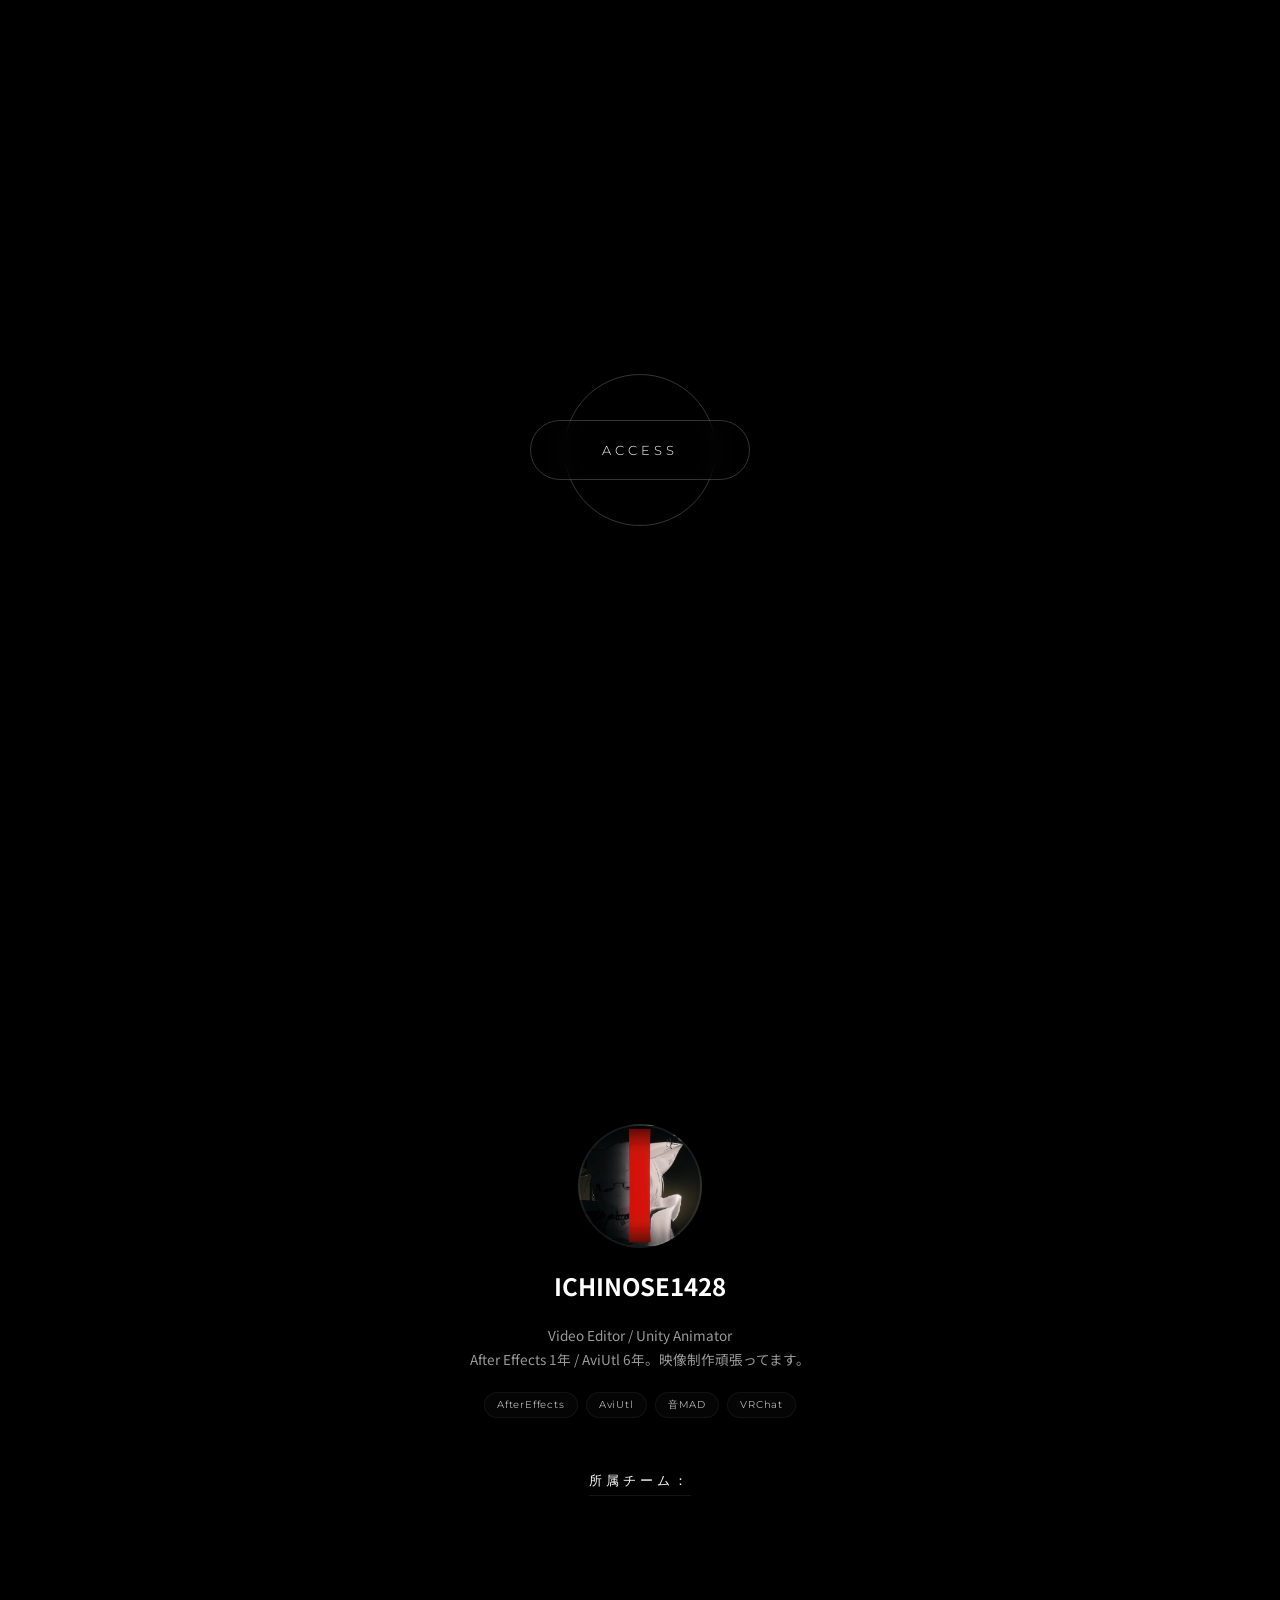
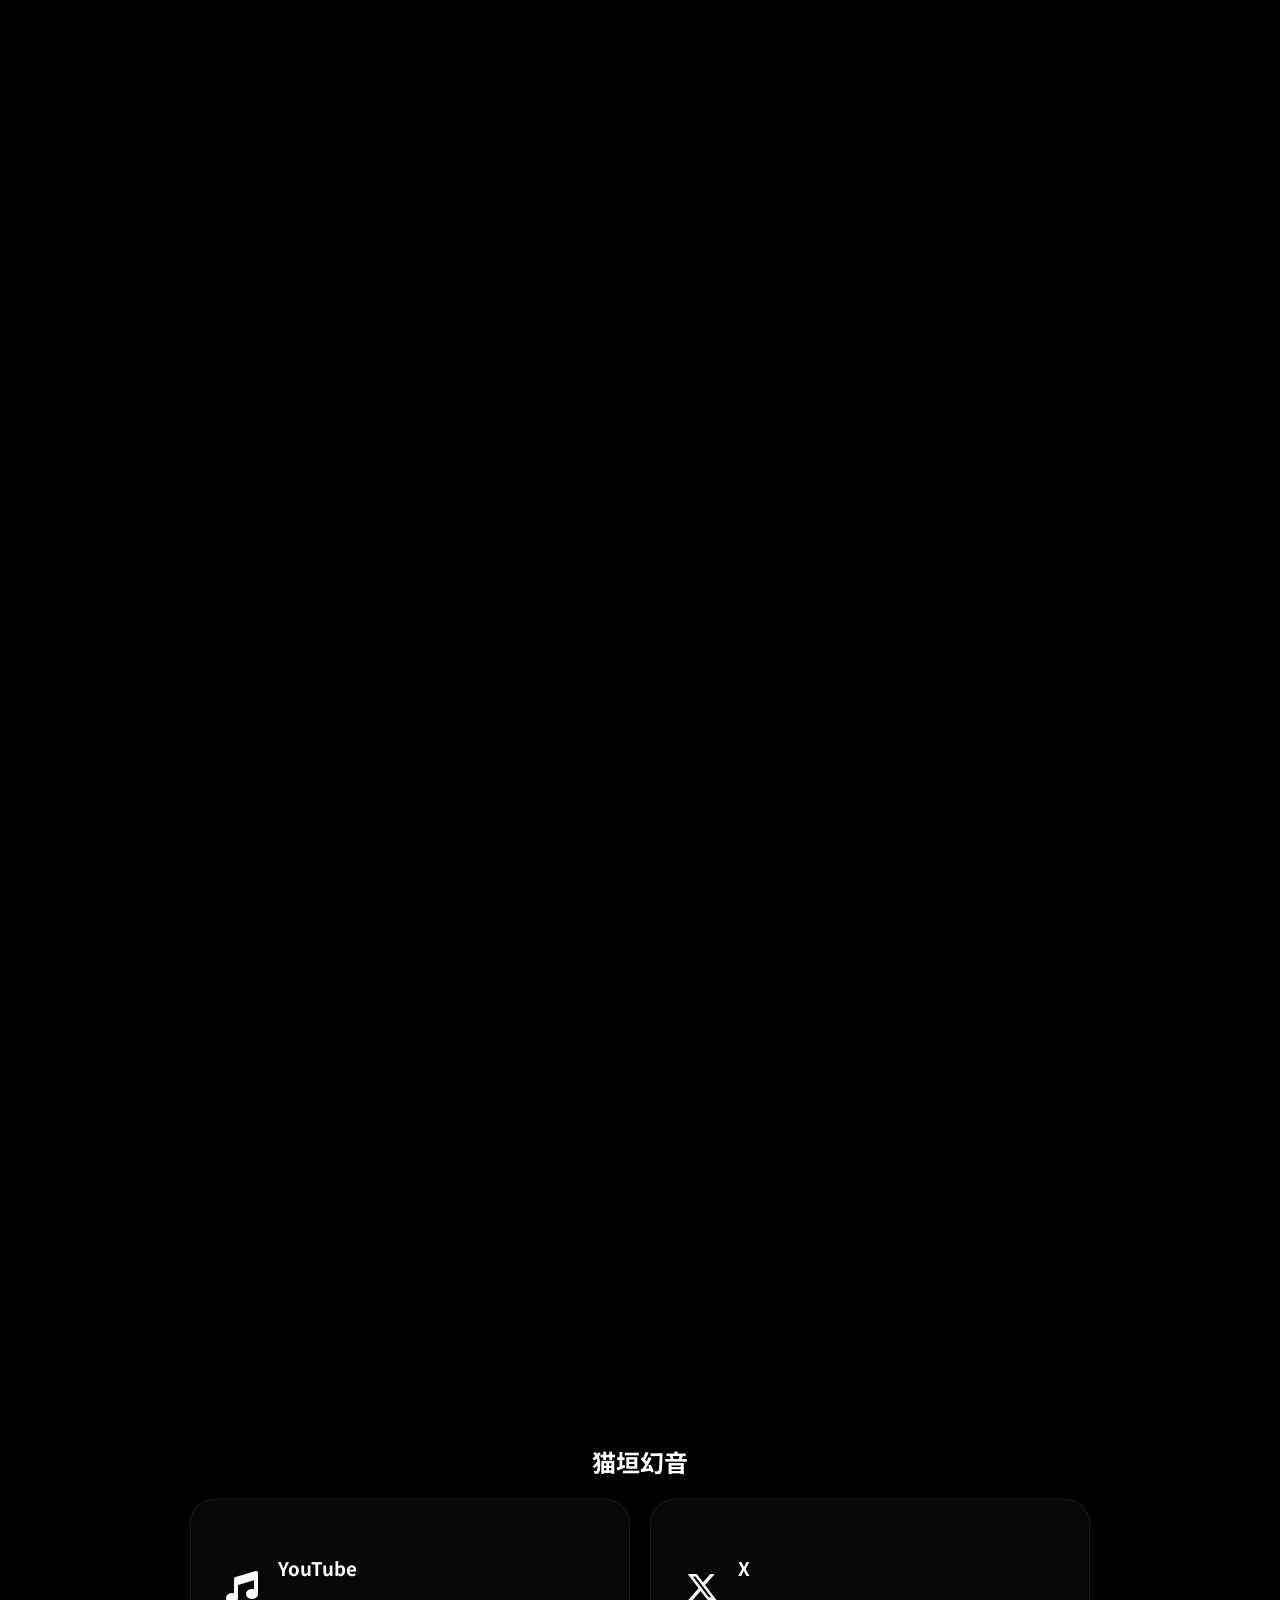
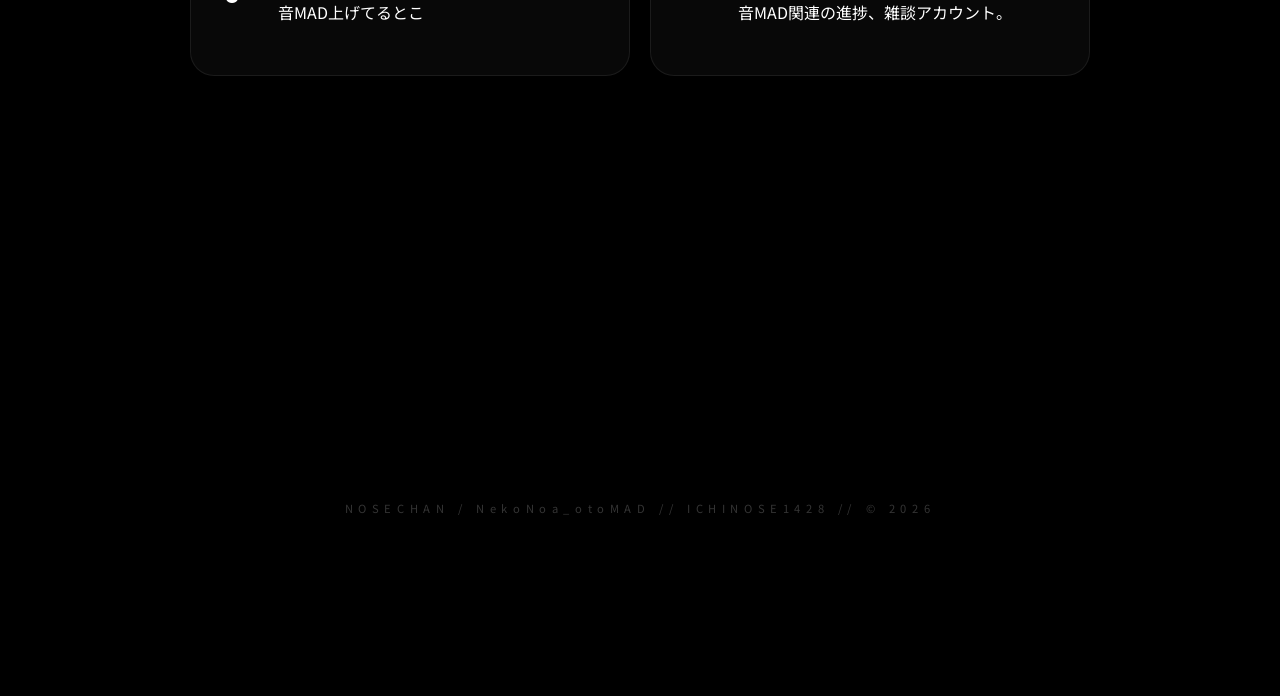
==== index_old.html @ f6868b2f "Add files via upload" ====
<!DOCTYPE html>
<html lang="ja">

<head>
    <meta charset="UTF-8">
    <meta name="viewport" content="width=device-width, initial-scale=1.0">
    <title>- ̗̀ ʚ 𝓝𝓸𝓼𝓮𝓒𝓱𝓪ⁿ ɞ ̖́ - // ICHINOSE1428</title>
    <link rel="stylesheet" href="https://cdnjs.cloudflare.com/ajax/libs/font-awesome/6.5.1/css/all.min.css">
    <link rel="preconnect" href="https://fonts.googleapis.com">
    <link rel="preconnect" href="https://fonts.gstatic.com" crossorigin>
    <link
        href="https://fonts.googleapis.com/css2?family=Montserrat:wght@300;700;900&family=Noto+Sans+JP:wght@100;300;700;900&display=swap"
        rel="stylesheet">

    <script src="https://cdnjs.cloudflare.com/ajax/libs/opentype.js/1.3.4/opentype.min.js"></script>
    <script src="https://w.soundcloud.com/player/api.js"></script>

    <style>
        :root {
            --bg-color: #000000;
            --text-color: #ffffff;
            --accent-color: #ffffff;
            --accent-glow: rgba(255, 255, 255, 0.8);
            --card-bg: rgba(255, 255, 255, 0.03);
            --card-border: rgba(255, 255, 255, 0.08);
            --glass-blur: blur(15px);
            --particle-color: #ffffff;
        }

        body.theme-crimson {
            --bg-color: #080000;
            --accent-color: #ff0055;
            --accent-glow: rgba(255, 0, 85, 0.8);
            --card-bg: rgba(255, 0, 85, 0.03);
            --card-border: rgba(255, 0, 85, 0.2);
            --particle-color: #ff0055;
        }

        body.theme-pure {
            --bg-color: #f5f5f7;
            --text-color: #1a1a1a;
            --accent-color: #0071e3;
            --accent-glow: rgba(0, 113, 227, 0.4);
            --card-bg: rgba(255, 255, 255, 0.9);
            --card-border: rgba(0, 0, 0, 0.05);
            --particle-color: #888888;
        }

        body {
            margin: 0;
            background-color: var(--bg-color);
            color: var(--text-color);
            font-family: -apple-system, "SF Pro Display", "Noto Sans JP", sans-serif;
            transition: background-color 1s ease, color 1s ease;
            overflow-x: hidden;
            -webkit-font-smoothing: antialiased;
        }

        #entry-overlay {
            position: fixed;
            top: 0;
            left: 0;
            width: 100%;
            height: 100%;
            background: #000;
            z-index: 10000;
            display: flex;
            align-items: center;
            justify-content: center;
            flex-direction: column;
            transition: opacity 1.5s ease, visibility 1.5s;
        }

        #entry-overlay.hidden {
            opacity: 0;
            visibility: hidden;
        }

        .entry-container {
            position: relative;
            display: flex;
            align-items: center;
            justify-content: center;
        }

        .entry-pulse {
            position: absolute;
            width: 150px;
            height: 150px;
            border: 1px solid rgba(255, 255, 255, 0.2);
            border-radius: 50%;
            animation: pulseIn 2.5s infinite ease-out;
        }

        @keyframes pulseIn {
            0% {
                transform: scale(0.8);
                opacity: 0;
            }

            50% {
                opacity: 0.3;
            }

            100% {
                transform: scale(2.5);
                opacity: 0;
            }
        }

        .entry-btn {
            background: none;
            border: 1px solid rgba(255, 255, 255, 0.2);
            color: #fff;
            width: 220px;
            height: 60px;
            border-radius: 30px;
            font-family: 'Montserrat';
            letter-spacing: 0.3em;
            cursor: pointer;
            transition: 0.6s;
            backdrop-filter: blur(10px);
            z-index: 10;
            font-weight: 300;
        }

        .entry-btn:hover {
            border-color: #fff;
            background: rgba(255, 255, 255, 0.05);
            transform: scale(1.02);
        }

        #mini-player {
            position: fixed;
            bottom: 0;
            left: 0;
            width: 100%;
            height: 80px;
            background: rgba(0, 0, 0, 0.7);
            backdrop-filter: var(--glass-blur);
            border-top: 1px solid var(--card-border);
            display: flex;
            align-items: center;
            justify-content: space-between;
            padding: 0 30px;
            box-sizing: border-box;
            cursor: pointer;
            z-index: 2000;
            transform: translateY(0);
            transition: transform 0.4s cubic-bezier(0.2, 0.8, 0.2, 1);
        }

        #mini-player:hover {
            background: rgba(15, 15, 15, 0.85);
        }

        #mini-player.hidden {
            transform: translateY(100%);
            pointer-events: none;
        }

        .mini-left {
            display: flex;
            align-items: center;
            gap: 15px;
            flex: 1;
            overflow: hidden;
        }

        .mini-art {
            width: 50px;
            height: 50px;
            border-radius: 8px;
            object-fit: cover;
            border: 1px solid var(--card-border);
        }

        .mini-info {
            display: flex;
            flex-direction: column;
            justify-content: center;
            gap: 5px;
            overflow: hidden;
        }

        #mini-title {
            font-size: 0.85rem;
            font-weight: 700;
            white-space: nowrap;
            overflow: hidden;
            text-overflow: ellipsis;
            max-width: 300px;
        }

        .viz-window {
            display: flex;
            align-items: flex-end;
            gap: 3px;
            height: 15px;
        }

        .v-bar {
            width: 3px;
            background: var(--accent-color);
            border-radius: 2px 2px 0 0;
            opacity: 0.3;
            transition: height 0.1s ease;
        }

        .mini-right {
            display: flex;
            align-items: center;
            gap: 20px;
        }

        #window-player {
            position: fixed;
            bottom: 100px;
            right: 30px;
            width: 320px;
            max-height: 80vh;
            background: rgba(10, 10, 10, 0.85);
            backdrop-filter: blur(25px);
            border: 1px solid var(--card-border);
            border-radius: 16px;
            z-index: 2500;
            display: flex;
            flex-direction: column;
            box-shadow: 0 30px 60px rgba(0, 0, 0, 0.7);

            opacity: 0;
            pointer-events: none;
            transform: translateY(20px) scale(0.95);
            transition: opacity 0.3s ease, transform 0.4s cubic-bezier(0.2, 0.8, 0.2, 1);
        }

        #window-player.active {
            opacity: 1;
            pointer-events: auto;
            transform: translateY(0) scale(1);
        }

        .fp-header {
            display: flex;
            justify-content: space-between;
            align-items: center;
            padding: 15px 20px;
            border-bottom: 1px solid var(--card-border);
            cursor: grab;
            background: rgba(255, 255, 255, 0.02);
            border-radius: 16px 16px 0 0;
            user-select: none;
        }

        .fp-header:active {
            cursor: grabbing;
        }

        .window-dots {
            display: flex;
            gap: 6px;
        }

        .dot {
            width: 10px;
            height: 10px;
            border-radius: 50%;
            background: #333;
        }

        .dot.red {
            background: #ff5f56;
        }

        .dot.yellow {
            background: #ffbd2e;
        }

        .dot.green {
            background: #27c93f;
        }

        .fp-close {
            background: none;
            border: none;
            color: var(--text-color);
            font-size: 1rem;
            cursor: pointer;
            opacity: 0.6;
            transition: 0.3s;
            padding: 0;
        }

        .fp-close:hover {
            opacity: 1;
            color: var(--accent-color);
        }

        .fp-title-bar {
            font-family: 'Montserrat';
            font-size: 0.6rem;
            letter-spacing: 0.3em;
            opacity: 0.5;
            pointer-events: none;
        }

        .fp-content-area {
            flex: 1;
            display: flex;
            flex-direction: column;
            align-items: center;
            padding: 20px;
            overflow-y: auto;
            overflow-x: hidden;
        }

        .fp-tabs {
            display: flex;
            gap: 5px;
            margin-bottom: 20px;
            background: var(--card-bg);
            padding: 5px;
            border-radius: 30px;
            border: 1px solid var(--card-border);
        }

        .fp-tab {
            background: transparent;
            border: none;
            color: var(--text-color);
            padding: 6px 16px;
            border-radius: 20px;
            cursor: pointer;
            font-family: 'Montserrat';
            font-size: 0.6rem;
            letter-spacing: 0.1em;
            opacity: 0.5;
            transition: 0.3s;
            font-weight: 700;
        }

        .fp-tab.active {
            background: var(--text-color);
            color: var(--bg-color);
            opacity: 1;
            box-shadow: 0 0 10px var(--accent-glow);
        }

        .fp-view {
            display: none;
            width: 100%;
            flex-direction: column;
            align-items: center;
            animation: fadeIn 0.4s ease;
        }

        .fp-view.active {
            display: flex;
        }

        @keyframes fadeIn {
            from {
                opacity: 0;
                transform: translateY(10px);
            }

            to {
                opacity: 1;
                transform: translateY(0);
            }
        }

        .fp-art {
            width: 200px;
            height: 200px;
            border-radius: 12px;
            object-fit: cover;
            box-shadow: 0 10px 30px rgba(0, 0, 0, 0.5);
            border: 1px solid var(--card-border);
            margin-bottom: 20px;
            transition: transform 0.5s ease;
        }

        .playing .fp-art {
            transform: scale(1.05);
            box-shadow: 0 15px 40px var(--accent-glow);
        }

        #full-title {
            font-size: 0.9rem;
            font-weight: 700;
            text-align: center;
            margin-bottom: 20px;
            width: 100%;
            word-break: break-all;
        }

        #tracklist-container {
            width: 100%;
            display: flex;
            flex-direction: column;
            gap: 8px;
            max-height: 300px;
            overflow-y: auto;
            padding-right: 5px;
        }

        #tracklist-container::-webkit-scrollbar {
            width: 4px;
        }

        #tracklist-container::-webkit-scrollbar-thumb {
            background: var(--card-border);
            border-radius: 2px;
        }

        .track-item {
            background: var(--card-bg);
            border: 1px solid var(--card-border);
            padding: 12px 15px;
            border-radius: 10px;
            cursor: pointer;
            font-size: 0.75rem;
            transition: 0.3s;
            display: flex;
            align-items: center;
            gap: 10px;
        }

        .track-item:hover {
            background: rgba(255, 255, 255, 0.1);
            border-color: var(--accent-color);
            transform: translateX(3px);
        }

        .track-item.playing {
            border-color: var(--accent-color);
            color: var(--accent-color);
            font-weight: bold;
        }

        .player-controls {
            display: flex;
            align-items: center;
            gap: 25px;
            margin-bottom: 25px;
        }

        .btn-p {
            background: none;
            border: none;
            color: var(--text-color);
            cursor: pointer;
            transition: 0.3s;
            opacity: 0.6;
            font-size: 1.2rem;
            display: flex;
            align-items: center;
            justify-content: center;
        }

        .btn-p:hover {
            opacity: 1;
            color: var(--accent-color);
            transform: scale(1.1);
        }

        .play-toggle {
            font-size: 2.5rem;
            opacity: 1;
            color: var(--text-color);
        }

        .mini-right .play-toggle {
            font-size: 2rem;
        }

        .volume-container {
            width: 100%;
            max-width: 200px;
            display: flex;
            align-items: center;
            gap: 10px;
            opacity: 0.6;
            transition: 0.3s;
        }

        .volume-container:hover {
            opacity: 1;
        }

        .vol-slider {
            flex: 1;
            height: 3px;
            background: rgba(255, 255, 255, 0.2);
            border-radius: 2px;
            position: relative;
            cursor: pointer;
        }

        .vol-fill {
            height: 100%;
            background: var(--accent-color);
            width: 30%;
            border-radius: 2px;
            box-shadow: 0 0 10px var(--accent-glow);
            pointer-events: none;
        }

        #settings-trigger {
            position: fixed;
            bottom: 100px;
            left: 25px;
            z-index: 1500;
            background: var(--card-bg);
            border: 1px solid var(--card-border);
            color: var(--text-color);
            width: 45px;
            height: 45px;
            border-radius: 50%;
            cursor: pointer;
            backdrop-filter: blur(10px);
            display: flex;
            align-items: center;
            justify-content: center;
            transition: 0.3s;
        }

        #settings-trigger:hover {
            border-color: var(--accent-color);
            transform: rotate(90deg);
        }

        #settings-menu {
            position: fixed;
            bottom: 155px;
            left: 25px;
            background: rgba(10, 10, 10, 0.95);
            border: 1px solid var(--card-border);
            padding: 18px;
            border-radius: 18px;
            z-index: 3000;
            display: none;
            flex-direction: column;
            gap: 12px;
            min-width: 180px;
            box-shadow: 0 10px 30px rgba(0, 0, 0, 0.5);
        }

        .settings-label {
            font-size: 0.55rem;
            opacity: 0.4;
            font-family: 'Montserrat';
            letter-spacing: 0.15em;
            margin-bottom: 2px;
            color: #fff;
        }

        .setting-group {
            display: flex;
            flex-direction: column;
            gap: 6px;
        }

        .setting-btn {
            background: rgba(255, 255, 255, 0.05);
            border: 1px solid var(--card-border);
            color: #fff;
            padding: 10px;
            border-radius: 10px;
            font-size: 0.75rem;
            cursor: pointer;
            text-align: left;
            transition: 0.2s;
            font-family: 'Montserrat';
        }

        .setting-btn:hover {
            border-color: var(--accent-color);
            background: rgba(255, 255, 255, 0.1);
        }

        .profile-section {
            text-align: center;
            margin-bottom: 60px;
            width: 100%;
            max-width: 700px;
        }

        .profile-icon {
            width: 120px;
            height: 120px;
            border-radius: 50%;
            background-image: url('pic/icon.jpg');
            background-size: cover;
            border: 2px solid var(--card-border);
            margin: 0 auto 20px;
            box-shadow: 0 0 30px rgba(0, 0, 0, 0.5);
            transition: 0.8s;
        }

        .profile-bio {
            font-size: 0.85rem;
            opacity: 0.6;
            line-height: 1.8;
            margin: 10px 0 20px;
        }

        .tag-container {
            display: flex;
            flex-wrap: wrap;
            gap: 8px;
            justify-content: center;
            margin: 15px 0;
        }

        .tag {
            background: var(--card-bg);
            border: 1px solid var(--card-border);
            color: var(--text-color);
            font-size: 0.65rem;
            padding: 5px 12px;
            border-radius: 20px;
            letter-spacing: 0.08em;
            font-family: 'Montserrat';
            opacity: 0.7;
            transition: 0.3s;
        }

        .tag:hover {
            border-color: var(--accent-color);
            opacity: 1;
            box-shadow: 0 0 10px var(--accent-glow);
        }

        .team-title-decor {
            font-family: 'Montserrat';
            font-size: 0.8rem;
            letter-spacing: 0.3em;
            margin: 40px 0 20px;
            color: var(--accent-color);
            text-transform: uppercase;
            border-bottom: 1px solid var(--card-border);
            display: inline-block;
            padding-bottom: 5px;
        }

        .team-grid {
            display: grid;
            grid-template-columns: repeat(2, 1fr);
            gap: 15px;
            width: 100%;
            margin-top: 10px;
        }

        .team-card {
            background: var(--card-bg);
            border: 1px solid var(--card-border);
            padding: 20px;
            border-radius: 15px;
            transition: 0.4s;
            text-align: left;
            backdrop-filter: blur(5px);
        }

        .team-card:hover {
            border-color: var(--accent-color);
            box-shadow: 0 0 20px var(--accent-glow);
            transform: translateY(-3px);
        }

        .team-card h4 {
            margin: 0;
            font-family: 'Montserrat';
            font-size: 0.8rem;
            letter-spacing: 0.05em;
        }

        .team-card p {
            margin: 5px 0 0;
            font-size: 0.6rem;
            opacity: 0.4;
            letter-spacing: 0.1em;
            text-transform: uppercase;
        }

        #bg-global-container {
            position: fixed;
            top: 0;
            left: 0;
            width: 100vw;
            height: 100vh;
            z-index: 0;
            overflow: hidden;
            background: #000;
        }

        .bg-image-layer {
            position: absolute;
            top: 0;
            left: 0;
            width: 100%;
            height: 100%;
            background-size: cover;
            background-position: center;
            opacity: 0;
            filter: brightness(0.4) grayscale(100%);
            transition: opacity 4s ease;
        }

        .bg-image-layer.active {
            opacity: 1;
            animation: appleZoom 30s linear infinite alternate;
        }

        @keyframes appleZoom {
            from {
                transform: scale(1.0);
            }

            to {
                transform: scale(1.1);
            }
        }

        #bg-glass-overlay {
            position: fixed;
            top: 0;
            left: 0;
            width: 100vw;
            height: 100vh;
            z-index: 1;
            backdrop-filter: var(--glass-blur);
            background: radial-gradient(circle at center, rgba(0, 0, 0, 0) 0%, var(--bg-color) 130%);
            pointer-events: none;
        }

        canvas {
            position: fixed;
            top: 0;
            left: 0;
            pointer-events: none;
            z-index: 2;
            width: 100vw;
            height: 100vh;
        }

        #main-scroll-container {
            position: relative;
            z-index: 5;
            width: 100%;
            padding-bottom: 80px;
        }

        section {
            min-height: 100vh;
            display: flex;
            flex-direction: column;
            align-items: center;
            justify-content: center;
            padding: 100px 20px;
            box-sizing: border-box;
        }

        .reveal {
            opacity: 0;
            transform: translateY(30px);
            transition: 1.2s cubic-bezier(0.15, 0.8, 0.3, 1);
        }

        .reveal.active {
            opacity: 1;
            transform: translateY(0);
        }

        h1 {
            font-family: 'Montserrat';
            font-weight: 900;
            font-size: clamp(3rem, 15vw, 9rem);
            letter-spacing: -0.06em;
            margin: 0;
            line-height: 0.8;
        }

        .hero-subtitle {
            font-size: 0.9rem;
            letter-spacing: 0.9em;
            opacity: 0.4;
            text-transform: uppercase;
            margin-top: 30px;
        }

        .char {
            display: inline-block;
            animation: charFloat 3s ease-in-out infinite;
            cursor: default;
            transition: color 0.2s, text-shadow 0.2s;
        }

        .char:hover {
            color: var(--accent-color);
            text-shadow: 0 0 40px var(--accent-glow);
            animation: charBounce 0.4s cubic-bezier(0.36, 0.07, 0.19, 0.97) forwards;
        }

        @keyframes charFloat {

            0%,
            100% {
                transform: translateY(0) rotate(0deg) scaleX(1);
            }

            25% {
                transform: translateY(-8px) rotate(-1deg) scaleX(0.98);
            }

            50% {
                transform: translateY(-4px) rotate(0.5deg) scaleX(1.01);
            }

            75% {
                transform: translateY(-10px) rotate(1deg) scaleX(0.99);
            }
        }

        @keyframes charBounce {
            0% {
                transform: scale(1) translateY(0);
            }

            30% {
                transform: scale(1.35) translateY(-18px) rotate(-5deg);
            }

            60% {
                transform: scale(0.9) translateY(4px) rotate(3deg);
            }

            80% {
                transform: scale(1.1) translateY(-6px) rotate(-1deg);
            }

            100% {
                transform: scale(1) translateY(0) rotate(0deg);
            }
        }

        @keyframes charGlitch {

            0%,
            40%,
            100% {
                transform: translateX(0) skewX(0);
                opacity: 1;
            }

            10% {
                transform: translateX(-4px) skewX(-5deg);
                opacity: 0.8;
            }

            20% {
                transform: translateX(4px) skewX(5deg);
                opacity: 1;
            }

            30% {
                transform: translateX(-2px) skewX(-2deg);
                opacity: 0.9;
            }
        }

        @keyframes charSpin {
            0% {
                transform: translateY(0) rotateY(0deg) scale(1);
            }

            40% {
                transform: translateY(-15px) rotateY(180deg) scale(1.1);
            }

            100% {
                transform: translateY(0) rotateY(360deg) scale(1);
            }
        }

        .hero-subtitle {
            animation: subtitlePulse 4s ease-in-out infinite;
        }

        @keyframes subtitlePulse {

            0%,
            100% {
                opacity: 0.4;
                letter-spacing: 0.9em;
            }

            50% {
                opacity: 0.7;
                letter-spacing: 1.1em;
            }
        }

        .links-grid {
            display: grid;
            grid-template-columns: repeat(2, 1fr);
            gap: 20px;
            width: 100%;
            max-width: 900px;
        }

        .link-card {
            background: var(--card-bg);
            border: 1px solid var(--card-border);
            padding: 35px;
            border-radius: 24px;
            text-decoration: none;
            color: inherit;
            transition: 0.5s;
            display: flex;
            align-items: center;
            gap: 20px;
        }

        .link-card:hover {
            border-color: var(--accent-color);
            transform: translateY(-5px);
        }

        @media (max-width: 700px) {

            .team-grid,
            .links-grid {
                grid-template-columns: 1fr;
            }

            #window-player {
                right: 10px;
                left: 10px;
                width: auto;
                bottom: 90px;
            }
        }
    </style>
</head>

<body class="theme-noir">

    <div id="entry-overlay">
        <div class="entry-container">
            <div class="entry-pulse"></div>
            <button class="entry-btn" onclick="startExperience()">ACCESS</button>
        </div>
    </div>

    <div id="mini-player" onclick="openPlayer()">
        <div class="mini-left">
            <img id="mini-art" class="mini-art" src="" style="display:none;">
            <div class="mini-info">
                <div id="mini-title">Synchronizing...</div>
                <div class="viz-window" id="mini-viz"></div>
            </div>
        </div>
        <div class="mini-right">
            <button class="btn-p play-toggle" onclick="event.stopPropagation(); scWidget && scWidget.toggle()">
                <i class="fa-solid fa-circle-play"></i>
            </button>
        </div>
    </div>

    <div id="window-player">
        <div class="fp-header" id="window-header">
            <div class="window-dots">
                <div class="dot red"></div>
                <div class="dot yellow"></div>
                <div class="dot green"></div>
            </div>
            <div class="fp-title-bar">STATION</div>
            <button class="fp-close" onclick="closePlayer()"><i class="fa-solid fa-xmark"></i></button>
        </div>

        <div class="fp-content-area">

            <div class="fp-tabs">
                <button class="fp-tab active" onclick="switchTab('artwork')">ART</button>
                <button class="fp-tab" onclick="switchTab('tracklist')">LIST</button>
            </div>

            <div id="view-artwork" class="fp-view active">
                <img id="full-art" class="fp-art" src="">
                <h3 id="full-title">Synchronizing...</h3>

                <div class="player-controls">
                    <button class="btn-p" onclick="scWidget && scWidget.prev()"><i
                            class="fa-solid fa-backward-step"></i></button>
                    <button class="btn-p play-toggle" onclick="scWidget && scWidget.toggle()"><i
                            class="fa-solid fa-circle-play"></i></button>
                    <button class="btn-p" onclick="scWidget && scWidget.next()"><i
                            class="fa-solid fa-forward-step"></i></button>
                </div>

                <div class="volume-container">
                    <i class="fa-solid fa-volume-low" style="font-size: 0.8rem;"></i>
                    <div class="vol-slider" id="vol-slider">
                        <div class="vol-fill" id="vol-fill"></div>
                    </div>
                </div>
            </div>

            <div id="view-tracklist" class="fp-view">
                <div id="tracklist-container">
                    <div style="opacity: 0.5; font-size: 0.8rem;">Loading tracks...</div>
                </div>
            </div>

        </div>
    </div>

    <iframe id="sc-player-hidden"
        src="https://w.soundcloud.com/player/?url=https%3A//soundcloud.com/nosechan/sets/site&auto_play=false&hide_related=true&show_comments=false&show_user=false&show_reposts=false&show_teaser=false"
        allow="autoplay" style="position:fixed; left:-9999px; top:-9999px; width:200px; height:100px;"></iframe>

    <button id="settings-trigger"><i class="fa-solid fa-sliders"></i></button>
    <div id="settings-menu">
        <div class="setting-group">
            <div class="settings-label">COLOR_THEME</div>
            <button class="setting-btn" onclick="setThemeDirect('noir')">Noir</button>
            <button class="setting-btn" onclick="setThemeDirect('crimson')">Crimson</button>
            <button class="setting-btn" onclick="setThemeDirect('pure')">Pure</button>
        </div>
    </div>

    <div id="bg-global-container">
        <div class="bg-image-layer" style="background-image: url('pic/wallpaper1.png');"></div>
        <div class="bg-image-layer" style="background-image: url('pic/wallpaper2.png');"></div>
        <div class="bg-image-layer" style="background-image: url('pic/wallpaper3.png');"></div>
        <div class="bg-image-layer" style="background-image: url('pic/wallpaper4.png');"></div>
    </div>
    <div id="bg-glass-overlay"></div>

    <canvas id="canvas"></canvas>
    <canvas id="particle-canvas"></canvas>
    <canvas id="text-particle-canvas"></canvas>

    <div id="main-scroll-container">
        <section>
            <div class="hero-header reveal">
                <h1 id="hero-title"></h1>
                <p class="hero-subtitle">映像作りながら学生やってます～♪</p>
            </div>
        </section>

        <section>
            <div class="profile-section reveal">
                <div class="profile-icon"></div>
                <h2 class="profile-name">ICHINOSE1428</h2>
                <p class="profile-bio">
                    Video Editor / Unity Animator<br>
                    After Effects 1年 / AviUtl 6年。映像制作頑張ってます。
                </p>
                <div class="tag-container">
                    <span class="tag">AfterEffects</span><span class="tag">AviUtl</span><span
                        class="tag">音MAD</span><span class="tag">VRChat</span>
                </div>

                <div class="team-title-decor">所属チーム：</div>
            </div>
        </section>

        <section>
            <div class="reveal">
                <h2>ICHINOSE1428</h2>
            </div>
            <div class="links-grid reveal">
                <a href="https://discord.com/invite/UYhthguZGr" target="_blank" class="link-card">
                    <i class="fa-brands fa-discord card-icon" style="font-size:2rem;"></i>
                    <div class="card-bottom">
                        <h3>Discord</h3>
                        <p>一ノ瀬のDiscordサーバー</p>
                    </div>
                </a>
                <a href="https://www.tiktok.com/@ichinose1428" target="_blank" class="link-card">
                    <i class="fa-brands fa-tiktok card-icon" style="font-size:2rem;"></i>
                    <div class="card-bottom">
                        <h3>TikTok</h3>
                        <p>たまに上げてます</p>
                    </div>
                </a>
                <a href="https://www.youtube.com/@Ichinose1428" target="_blank" class="link-card">
                    <i class="fa-brands fa-youtube card-icon" style="font-size:2rem;"></i>
                    <div class="card-bottom">
                        <h3>YouTube</h3>
                        <p>超低速投稿</p>
                    </div>
                </a>
                <a href="https://x.com/Ichinose1428" target="_blank" class="link-card">
                    <i class="fa-brands fa-x-twitter card-icon" style="font-size:2rem;"></i>
                    <div class="card-bottom">
                        <h3>Twitter / X</h3>
                        <p>思考垂れ流し</p>
                    </div>
                </a>
            </div>
        </section>

        <section>
            <div class="reveal">
                <h2>猫垣幻音</h2>
            </div>
            <div class="links-grid reveal">
                <a href="https://www.youtube.com/@NekoNoa_otoMAD" target="_blank" class="link-card">
                    <i class="fa-solid fa-music card-icon" style="font-size:2rem;"></i>
                    <div class="card-bottom">
                        <h3>YouTube</h3>
                        <p>音MAD上げてるとこ</p>
                    </div>
                </a>
                <a href="https://x.com/NekoNoa_otoMAD" target="_blank" class="link-card">
                    <i class="fa-brands fa-x-twitter card-icon" style="font-size:2rem;"></i>
                    <div class="card-bottom">
                        <h3>X</h3>
                        <p>音MAD関連の進捗、雑談アカウント。</p>
                    </div>
                </a>
            </div>
        </section>

        <footer style="padding: 100px 0; text-align: center; font-size: 0.7rem; opacity: 0.2; letter-spacing: 0.5em;">
            NOSECHAN / NekoNoa_otoMAD // ICHINOSE1428 // &copy; 2026
        </footer>
    </div>

    <script>
        // --- プレイヤー UI スクリプト ---
        const winPlayer = document.getElementById('window-player');
        const miniPlayer = document.getElementById('mini-player'); // ミニプレイヤーを取得

        function openPlayer() {
            winPlayer.classList.add('active'); // ウィンドウを表示
            miniPlayer.classList.add('hidden'); // ミニプレイヤーを隠す
        }

        function closePlayer() {
            winPlayer.classList.remove('active'); // ウィンドウを隠す
            miniPlayer.classList.remove('hidden'); // ミニプレイヤーを表示
        }

        function switchTab(tabName) {
            document.querySelectorAll('.fp-tab').forEach(btn => btn.classList.remove('active'));
            event.target.classList.add('active');
            document.querySelectorAll('.fp-view').forEach(view => view.classList.remove('active'));
            document.getElementById('view-' + tabName).classList.add('active');
        }

        // --- ウィンドウのドラッグ機能 ---
        const winHeader = document.getElementById('window-header');
        let isDraggingWin = false;
        let dragOffsetX = 0, dragOffsetY = 0;

        // PC用マウスイベント
        winHeader.addEventListener('mousedown', (e) => {
            isDraggingWin = true;
            const rect = winPlayer.getBoundingClientRect();
            dragOffsetX = e.clientX - rect.left;
            dragOffsetY = e.clientY - rect.top;
        });

        document.addEventListener('mousemove', (e) => {
            if (!isDraggingWin) return;
            winPlayer.style.right = 'auto';
            winPlayer.style.bottom = 'auto';
            winPlayer.style.left = (e.clientX - dragOffsetX) + 'px';
            winPlayer.style.top = (e.clientY - dragOffsetY) + 'px';
        });

        document.addEventListener('mouseup', () => {
            isDraggingWin = false;
        });

        // スマホ用タッチイベント
        winHeader.addEventListener('touchstart', (e) => {
            isDraggingWin = true;
            const rect = winPlayer.getBoundingClientRect();
            const touch = e.touches[0];
            dragOffsetX = touch.clientX - rect.left;
            dragOffsetY = touch.clientY - rect.top;
        }, { passive: true });

        document.addEventListener('touchmove', (e) => {
            if (!isDraggingWin) return;
            winPlayer.style.right = 'auto';
            winPlayer.style.bottom = 'auto';
            const touch = e.touches[0];
            winPlayer.style.left = (touch.clientX - dragOffsetX) + 'px';
            winPlayer.style.top = (touch.clientY - dragOffsetY) + 'px';
        }, { passive: true });

        document.addEventListener('touchend', () => {
            isDraggingWin = false;
        });


        // --- SoundCloud Widget 連携 ---
        let scWidget, trackCount = 0, entryDone = false, currentTrackIndex = -1;
        const playToggles = document.querySelectorAll('.play-toggle');

        const wBars = [];
        const vizCont = document.getElementById('mini-viz');
        for (let i = 0; i < 12; i++) {
            const b = document.createElement('div'); b.className = 'v-bar';
            vizCont.appendChild(b); wBars.push(b);
        }

        window.addEventListener('load', () => {
            scWidget = SC.Widget(document.getElementById('sc-player-hidden'));

            scWidget.bind(SC.Widget.Events.READY, () => {
                scWidget.setVolume(30);
                document.getElementById('vol-fill').style.width = '30%';

                scWidget.getSounds(sounds => {
                    trackCount = sounds.length;

                    const tlContainer = document.getElementById('tracklist-container');
                    tlContainer.innerHTML = '';
                    sounds.forEach((sound, index) => {
                        const div = document.createElement('div');
                        div.className = 'track-item';
                        div.innerHTML = `<i class="fa-solid fa-music"></i> <span>${sound.title}</span>`;
                        div.onclick = () => {
                            scWidget.skip(index);
                            scWidget.play();
                        };
                        tlContainer.appendChild(div);
                    });

                    scWidget.skip(Math.floor(Math.random() * trackCount));
                    if (entryDone) setTimeout(() => scWidget.play(), 30);
                });
            });

            scWidget.bind(SC.Widget.Events.FINISH, () => {
                if (trackCount > 0) scWidget.next();
            });

            scWidget.bind(SC.Widget.Events.PLAY, () => {
                playToggles.forEach(btn => btn.innerHTML = '<i class="fa-solid fa-circle-pause"></i>');
                document.getElementById('view-artwork').classList.add('playing');
                syncTrackInfo();
            });
            scWidget.bind(SC.Widget.Events.PAUSE, () => {
                playToggles.forEach(btn => btn.innerHTML = '<i class="fa-solid fa-circle-play"></i>');
                document.getElementById('view-artwork').classList.remove('playing');
            });
        });

        function startExperience() {
            document.getElementById('entry-overlay').classList.add('hidden');
            entryDone = true;
            if (scWidget) scWidget.play();
        }

        const syncTrackInfo = () => {
            scWidget.getCurrentSoundIndex(index => {
                currentTrackIndex = index;
                const items = document.querySelectorAll('.track-item');
                items.forEach((item, i) => {
                    if (i === index) item.classList.add('playing');
                    else item.classList.remove('playing');
                });
            });

            scWidget.getCurrentSound(s => {
                if (s && s.title) {
                    document.getElementById('mini-title').innerText = s.title;
                    document.getElementById('full-title').innerText = s.title;

                    const artUrl = s.artwork_url ? s.artwork_url.replace('large', 't500x500') : s.user.avatar_url;
                    document.getElementById('mini-art').src = artUrl;
                    document.getElementById('mini-art').style.display = 'block';
                    document.getElementById('full-art').src = artUrl;
                } else { setTimeout(syncTrackInfo, 800); }
            });
        };

        document.getElementById('vol-slider').addEventListener('click', e => {
            const rect = e.currentTarget.getBoundingClientRect();
            const pct = (e.clientX - rect.left) / rect.width;
            document.getElementById('vol-fill').style.width = (pct * 100) + '%';
            if (scWidget) scWidget.setVolume(pct * 100);
        });

        // --- その他のUIスクリプト（設定・アニメーション等） ---
        const settingsMenu = document.getElementById('settings-menu');
        document.getElementById('settings-trigger').addEventListener('click', () => {
            settingsMenu.style.display = settingsMenu.style.display === 'flex' ? 'none' : 'flex';
        });

        function setThemeDirect(t) {
            document.body.className = 'theme-' + t;
            settingsMenu.style.display = 'none';
        }

        // --- 元のパーティクル＆テキストアニメーション ---
        const heroTitle = document.getElementById('hero-title');
        const titleText = 'NoseChan';
        const glitchAnims = ['charFloat', 'charGlitch', 'charSpin', 'charFloat', 'charFloat'];

        titleText.split('').forEach((char, i) => {
            const span = document.createElement('span');
            span.className = 'char';
            span.textContent = char === ' ' ? '\u00A0' : char;
            const delay = i * 0.12;
            const duration = 2.8 + (i % 3) * 0.4;
            span.style.animationDelay = `${delay}s`;
            span.style.animationDuration = `${duration}s`;
            heroTitle.appendChild(span);
        });

        function triggerRandomAnim() {
            const spans = heroTitle.querySelectorAll('.char');
            const target = spans[Math.floor(Math.random() * spans.length)];
            const anim = glitchAnims[Math.floor(Math.random() * glitchAnims.length)];
            const dur = anim === 'charSpin' ? '0.8s' : '0.5s';
            target.style.animation = `${anim} ${dur} ease forwards`;
            setTimeout(() => {
                const i = Array.from(spans).indexOf(target);
                const delay = i * 0.12;
                const duration = 2.8 + (i % 3) * 0.4;
                target.style.animation = `charFloat ${duration}s ${delay}s ease-in-out infinite`;
            }, parseFloat(dur) * 1000 + 50);
            setTimeout(triggerRandomAnim, 800 + Math.random() * 2200);
        }
        setTimeout(triggerRandomAnim, 1500);

        let mx = 0, my = 0, tx = 0, ty = 0, time = 0, sy = 0, introProgress = 0;
        window.addEventListener('mousemove', e => { tx = e.clientX; ty = e.clientY; });
        window.addEventListener('scroll', () => { sy = window.pageYOffset; });

        const observer = new IntersectionObserver((entries) => {
            entries.forEach(entry => { if (entry.isIntersecting) entry.target.classList.add('active'); });
        }, { threshold: 0.1 });
        document.querySelectorAll('.reveal').forEach(el => observer.observe(el));

        const canvas = document.getElementById('canvas'), ctx = canvas.getContext('2d');
        const pcCanvas = document.getElementById('particle-canvas'), pcCtx = pcCanvas.getContext('2d');
        const tpCanvas = document.getElementById('text-particle-canvas'), tpCtx = tpCanvas.getContext('2d');
        let sw, sh, particles = [], tpParticles = [], font;

        function resizeCanvas() {
            sw = canvas.width = pcCanvas.width = tpCanvas.width = window.innerWidth;
            sh = canvas.height = pcCanvas.height = tpCanvas.height = window.innerHeight;
            if (font) createTextParticles();
            createParticles();
        }
        window.addEventListener('resize', resizeCanvas);

        function drawWavyStarFrame(cx, cy, size, opacity, waveAmp, waveFreq, intro) {
            const accent = getComputedStyle(document.body).getPropertyValue('--accent-color');
            const cs = size * intro * (1 + (0.5) * (1 - Math.exp(-sy * 0.0005)));
            ctx.lineWidth = 1.0; ctx.strokeStyle = accent; ctx.globalAlpha = opacity * intro;
            ctx.shadowBlur = 15 * intro; ctx.shadowColor = accent; ctx.beginPath();
            const pts = [{ x: cx - cs, y: cy }, { x: cx, y: cy - cs }, { x: cx + cs, y: cy }, { x: cx, y: cy + cs }, { x: cx - cs, y: cy }];
            ctx.moveTo(pts[0].x, pts[0].y);
            for (let i = 1; i < 5; i++) {
                const off = i * (Math.PI / 2);
                const wx = cx + Math.sin(time * waveFreq + off) * (waveAmp * intro + Math.sin(time * 2.5) * 8);
                const wy = cy + Math.cos(time * waveFreq + off) * (waveAmp * intro + Math.sin(time * 2.5) * 8);
                ctx.quadraticCurveTo(wx, wy, pts[i].x, pts[i].y);
            }
            ctx.stroke(); ctx.globalAlpha = 1; ctx.shadowBlur = 0;
        }

        class Particle {
            constructor() { this.init(); }
            init() { this.x = Math.random() * sw; this.y = Math.random() * sh; this.vx = (Math.random() - 0.5) * 0.3; this.vy = (Math.random() - 0.5) * 0.3; this.r = Math.random() * 1.2 + 0.3; this.o = Math.random() * 0.4 + 0.1; }
            update() { this.x += this.vx; this.y += this.vy; if (this.x < 0 || this.x > sw || this.y < 0 || this.y > sh) this.init(); }
            draw() { pcCtx.fillStyle = getComputedStyle(document.body).getPropertyValue('--particle-color'); pcCtx.globalAlpha = this.o; pcCtx.beginPath(); pcCtx.arc(this.x, this.y, this.r, 0, Math.PI * 2); pcCtx.fill(); }
        }
        function createParticles() { particles = []; for (let i = 0; i < sw / 15; i++) particles.push(new Particle()); }

        opentype.load('https://fonts.gstatic.com/s/montserrat/v25/JTUHjIg1_i6t8kCHKm4532VJOt5-QNFgpCvC73w.ttf', (err, f) => { if (!err) { font = f; createTextParticles(); } });
        function createTextParticles() {
            tpParticles = []; const fs = Math.max(sw * 0.12, 100), tw = font.getAdvanceWidth("NoseChan", fs);
            const path = font.getPath("NoseChan", (sw - tw) / 2, (sh + fs * 0.7) / 2, fs);
            path.commands.forEach(cmd => { if (cmd.x && cmd.y && Math.random() > 0.88) tpParticles.push({ x: Math.random() * sw, y: Math.random() * sh, bx: cmd.x, by: cmd.y, vx: 0, vy: 0 }); });
        }

        function animate() {
            time += 0.01; mx += (tx - mx) * 0.05; my += (ty - my) * 0.05;
            if (introProgress < 1) introProgress += (1 - introProgress) * 0.03;
            ctx.clearRect(0, 0, sw, sh); pcCtx.clearRect(0, 0, sw, sh); tpCtx.clearRect(0, 0, sw, sh);
            const bsz = Math.max(sw, sh) * 0.5;
            drawWavyStarFrame(sw / 2, sh / 2, bsz * 0.9, 0.03, 10, 0.3, Math.pow(introProgress, 2));
            drawWavyStarFrame(sw / 2, sh / 2, bsz * 1.2, 0.1, 25, 0.5, introProgress);
            particles.forEach(p => { p.update(); p.draw(); });
            tpCtx.fillStyle = getComputedStyle(document.body).getPropertyValue('--text-color');
            tpParticles.forEach(p => {
                p.vx += (p.bx - p.x) * 0.1; p.vy += (p.by - (p.y + sy * 0.4)) * 0.1;
                p.vx *= 0.8; p.vy *= 0.8; p.x += p.vx; p.y += p.vy;
                tpCtx.beginPath(); tpCtx.arc(p.x, p.y, 1.2, 0, Math.PI * 2); tpCtx.fill();
            });

            wBars.forEach((b, i) => {
                const isPlaying = playToggles[0].innerHTML.includes('pause');
                const h = isPlaying ? (2 + Math.random() * 12 + Math.sin(time * 10 + i) * 3) : 2;
                b.style.height = h + 'px'; b.style.opacity = isPlaying ? "0.8" : "0.2";
            });
            requestAnimationFrame(animate);
        }
        resizeCanvas(); animate();

        const bgLayers = document.querySelectorAll('.bg-image-layer');
        let currentIdx = -1;
        function updateBg() {
            let next = Math.floor(Math.random() * bgLayers.length);
            while (next === currentIdx) next = Math.floor(Math.random() * bgLayers.length);
            if (currentIdx >= 0) bgLayers[currentIdx].classList.remove('active');
            bgLayers[next].classList.add('active');
            currentIdx = next;
        }
        updateBg(); setInterval(updateBg, 15000);
    </script>
</body>

</html>
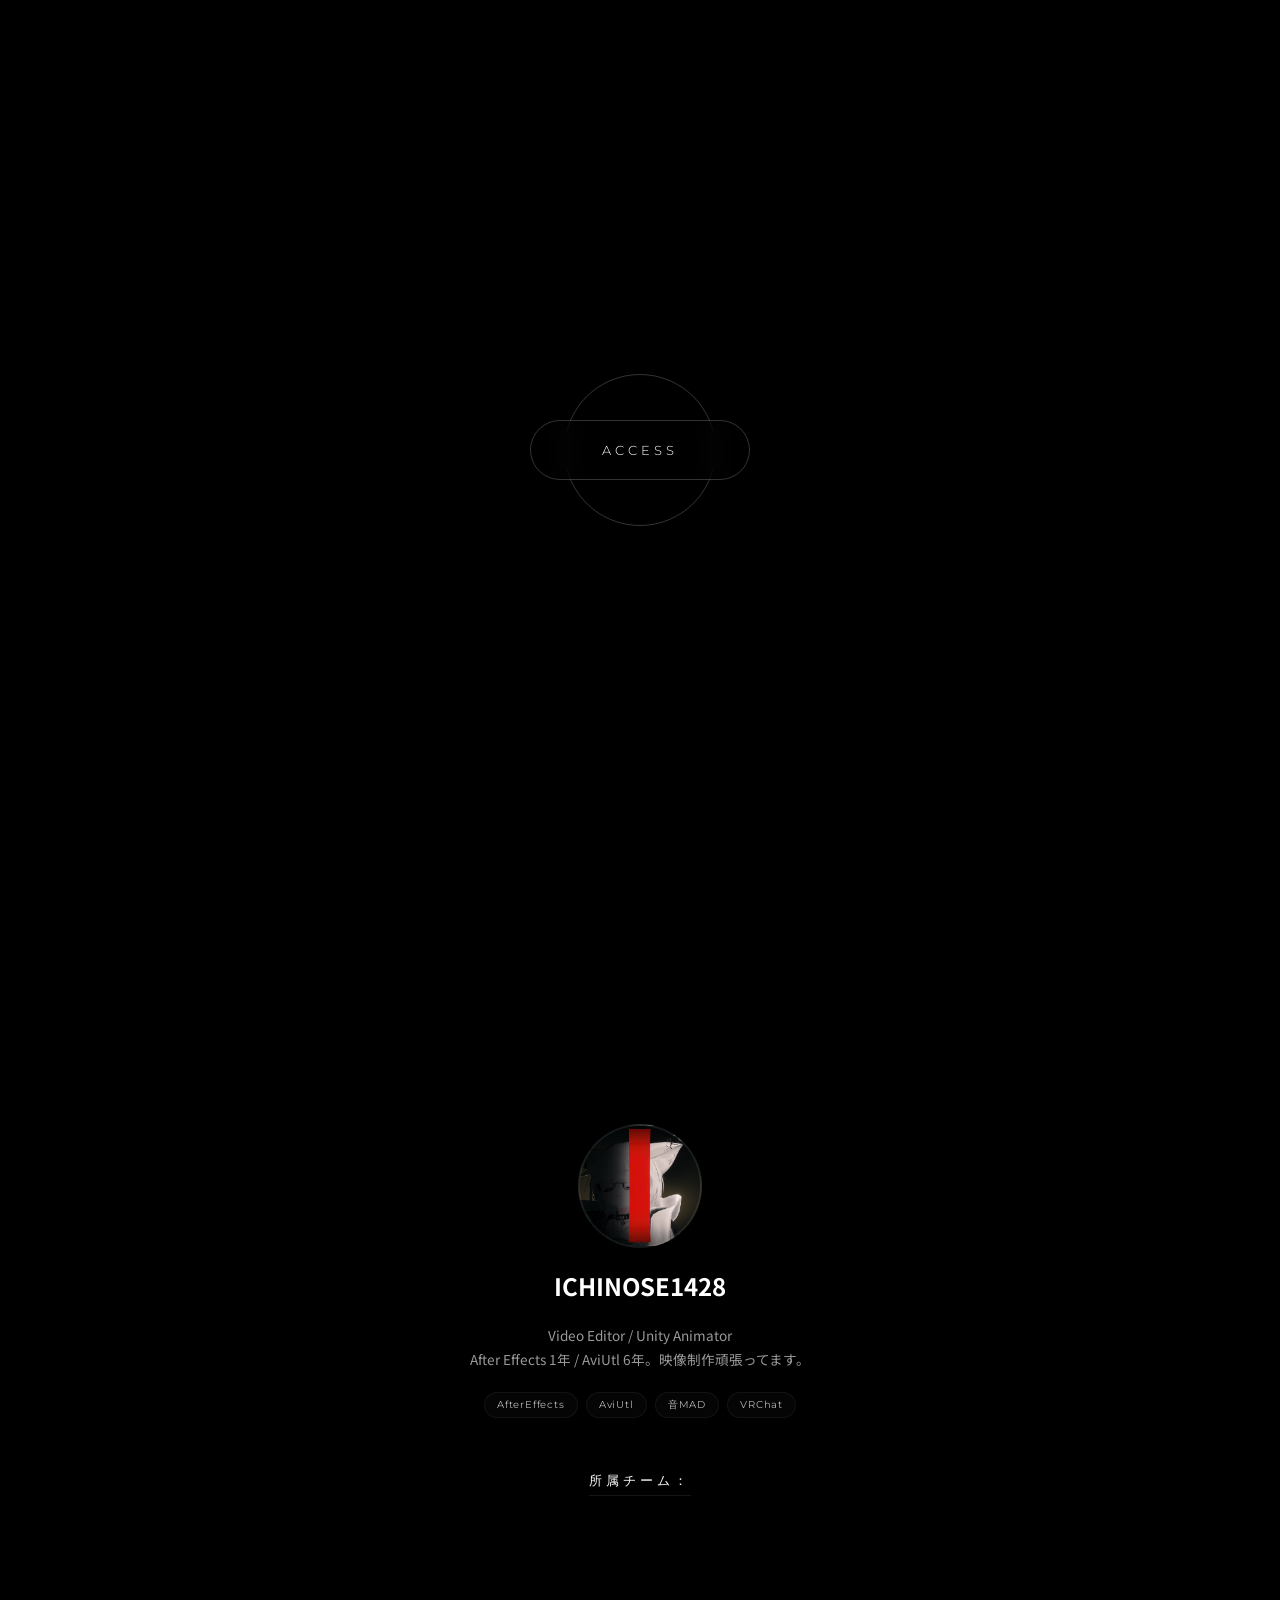
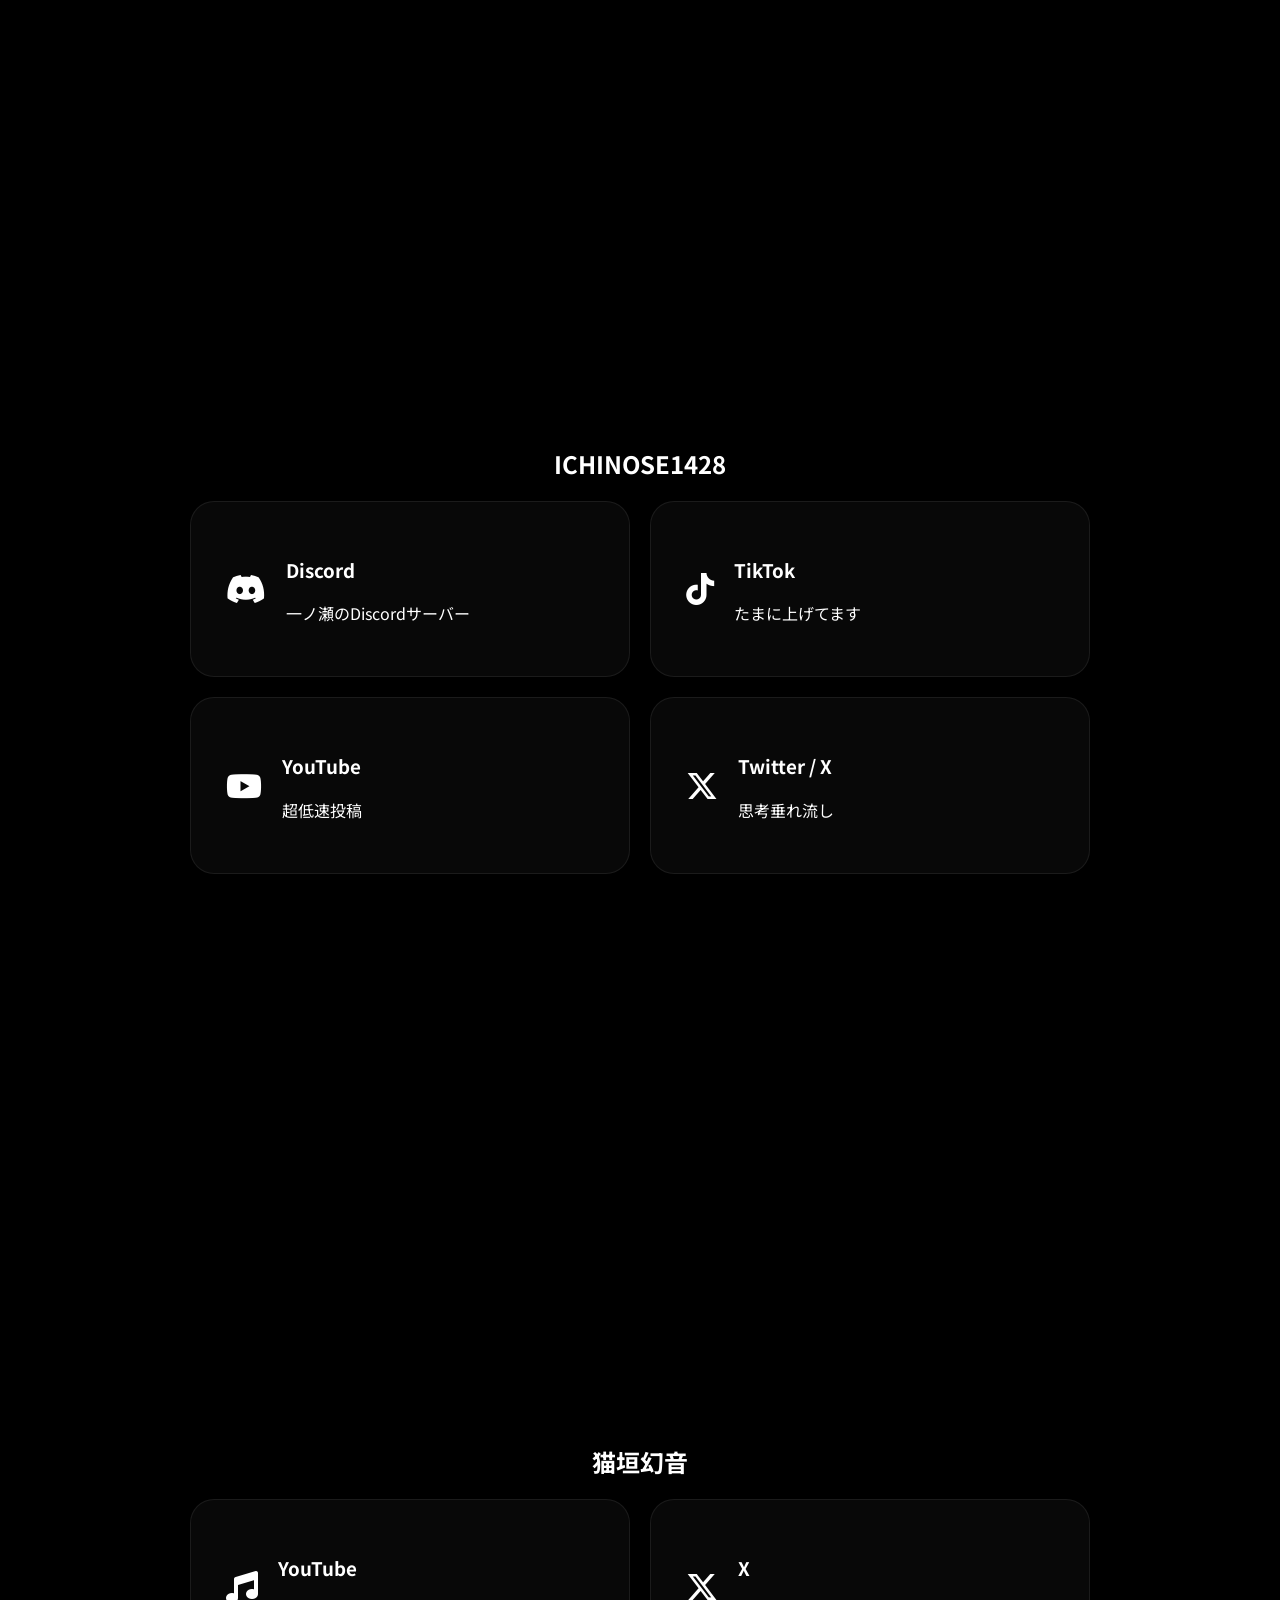
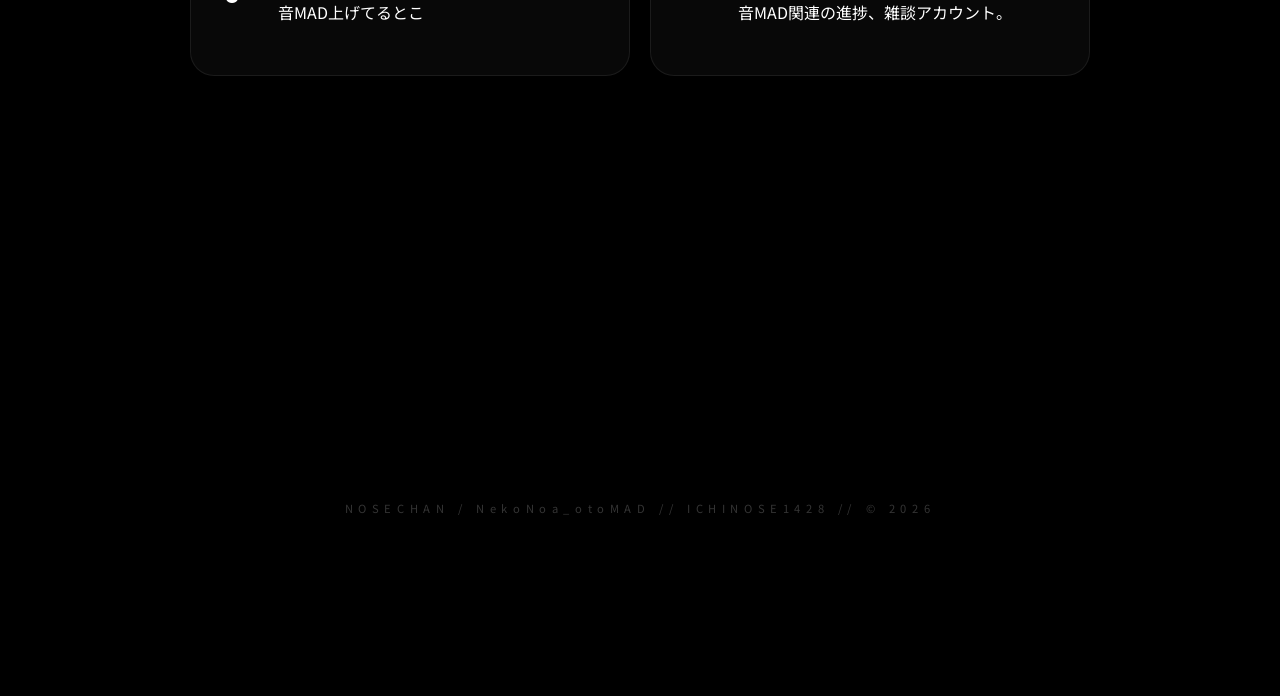
==== commit 8fd0f722: "Add files via upload" ====
--- a/index_old.html
+++ b/index_old.html
@@ -943,6 +943,7 @@
             }
         }
     </style>
+    <link rel="icon" href="pic/pic.png">
 </head>
 
 <body class="theme-noir">
